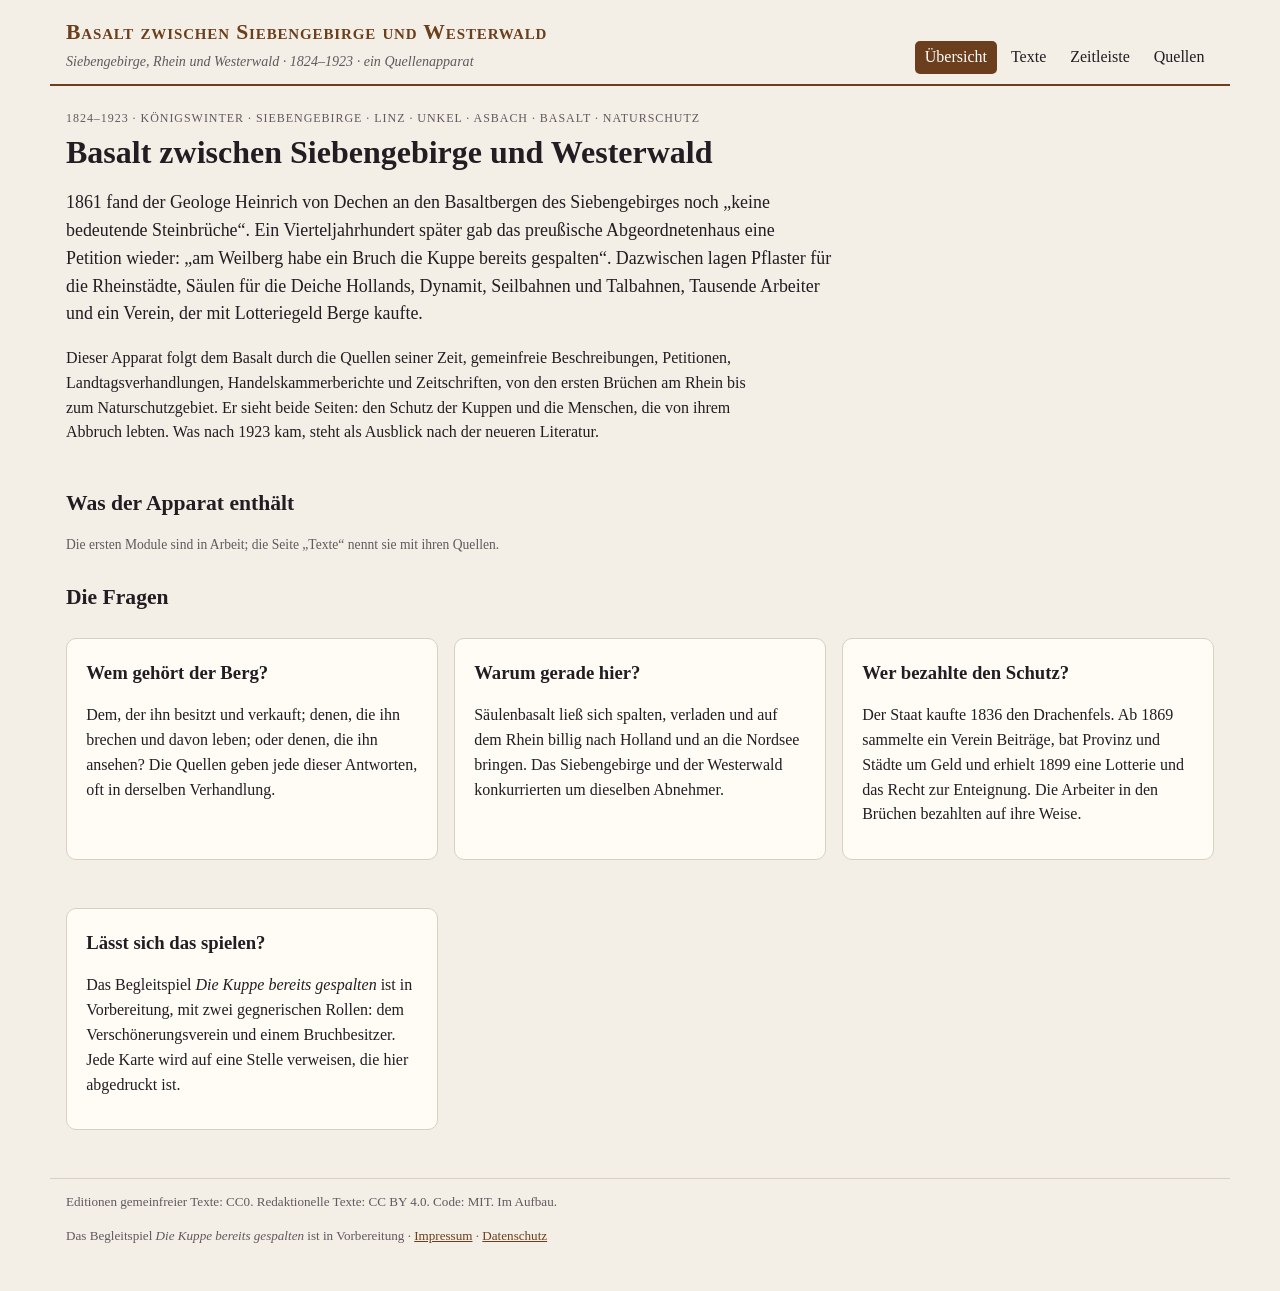
==== index.html @ 41a27524 "Geruest: Uebersicht, acht geplante Module, Zeitleiste 1824-1923 mit Ausblick, Quellen und Methode, I" ====
<!doctype html>
<html lang="de">
<head>
<meta charset="utf-8">
<meta name="viewport" content="width=device-width, initial-scale=1">
<title>Basalt zwischen Siebengebirge und Westerwald 1824–1923</title>
<meta name="description" content="Ein Quellenapparat zum Basaltabbau zwischen Siebengebirge und Westerwald, 1824–1923: Brüche, Holland, Arbeiter und die Rettung des Siebengebirges, in gemeinfreien Petitionen, Landtagsverhandlungen, Handelskammerberichten und Zeitschriften.">
<meta property="og:type" content="website">
<meta property="og:title" content="Basalt zwischen Siebengebirge und Westerwald 1824–1923">
<meta property="og:description" content="„Am Weilberg habe ein Bruch die Kuppe bereits gespalten“: der Basalt am Rhein in seinen Quellen.">
<link rel="stylesheet" href="style.css">
</head>
<body>
<header class="top">
  <a class="brand" href="#/">
    <strong>Basalt zwischen Siebengebirge und Westerwald</strong>
    <em>Siebengebirge, Rhein und Westerwald · 1824–1923 · ein Quellenapparat</em>
  </a>
  <nav>
    <a href="#/">Übersicht</a>
    <a href="#/texts">Texte</a>
    <a href="#/compare" id="navCompare" hidden>Vergleich</a>
    <a href="#/timeline">Zeitleiste</a>
    <a href="#/plates" id="navPlates" hidden>Tafeln</a>
    <a href="#/sources">Quellen</a>
  </nav>
</header>
<main id="view" aria-live="polite"></main>
<footer>
  <p>Editionen gemeinfreier Texte: CC0. Redaktionelle Texte: CC BY 4.0. Code: MIT. Im Aufbau.</p>
  <p>Das Begleitspiel <em>Die Kuppe bereits gespalten</em> ist in Vorbereitung · <a href="legal.html#notice">Impressum</a> · <a href="legal.html#privacy">Datenschutz</a></p>
</footer>
<script src="app.js"></script>
</body>
</html>
---- style.css ----
:root{
  --paper:#f4efe6; --panel:#fffcf6; --ink:#231c22; --ink2:#62585f; --line:#dacfc0;
  --red:#6b3f1d; --gold:#8a6d2f; --sea:#2f5d62;
  --stein:#4b4f55; --bruch:#8c3b1c; --arbeit:#7a5a1c; --schutz:#3f5a2a; --staat:#2f4f7a;
  --serif:"Iowan Old Style","Palatino Linotype",Palatino,"Book Antiqua",Georgia,serif;
}
*{box-sizing:border-box}
body{margin:0; background:var(--paper); color:var(--ink); font-family:var(--serif); line-height:1.55}
a{color:var(--red)}
.top{display:flex; justify-content:space-between; align-items:flex-end; flex-wrap:wrap; gap:.6rem 1.5rem;
  max-width:1180px; margin:0 auto; padding:1rem 16px .6rem; border-bottom:2px solid var(--red)}
.brand{text-decoration:none; color:inherit}
.brand strong{display:block; font-size:1.35rem; color:var(--red); font-variant:small-caps; letter-spacing:.04em}
.brand em{font-size:.88rem; color:var(--ink2)}
.top nav{display:flex; gap:.3rem; flex-wrap:wrap}
.top nav a{text-decoration:none; color:var(--ink); padding:.25rem .6rem; border-radius:5px}
.top nav a.on{background:var(--red); color:#fff}
main{max-width:1180px; margin:0 auto; padding:1.2rem 16px 2rem}
footer{max-width:1180px; margin:0 auto; padding:0 16px 2rem; font-size:.82rem; color:var(--ink2); border-top:1px solid var(--line)}
h1{font-size:2rem; margin:.2rem 0 .6rem; line-height:1.2}
h2{font-size:1.35rem; margin:1.6rem 0 .5rem}
h3{margin:.2rem 0 .3rem}
.lede{font-size:1.12rem; max-width:48rem}
.fine{font-size:.85rem; color:var(--ink2)}
.tag{font-size:.75rem; letter-spacing:.08em; text-transform:uppercase; color:var(--ink2)}
.panel{background:var(--panel); border:1px solid var(--line); border-radius:10px; padding:1rem 1.2rem; margin:1rem 0}
.readable{max-width:44rem}
.grid{display:grid; gap:1rem}
.g2{grid-template-columns:repeat(auto-fill,minmax(300px,1fr))}
.g4{grid-template-columns:repeat(auto-fill,minmax(210px,1fr))}
.card{background:var(--panel); border:1px solid var(--line); border-radius:10px; padding:.9rem 1rem; text-decoration:none; color:inherit; display:block}
a.card:hover{border-color:var(--red)}
.card.planned{opacity:.72; border-style:dashed}
.side{display:inline-block; font-size:.72rem; padding:0 .45rem; border-radius:99px; color:#fff; letter-spacing:.03em}
.side.stein{background:var(--stein)} .side.bruch{background:var(--bruch)} .side.staat{background:var(--staat)}
.side.arbeit{background:var(--arbeit)} .side.schutz{background:var(--schutz)}
.hero{display:grid; grid-template-columns:minmax(0,1.5fr) minmax(0,1fr); gap:1.5rem; align-items:start}
.hero.one{grid-template-columns:1fr}
.hero img{width:100%; border-radius:8px; border:1px solid var(--line)}
figure{margin:0}
figcaption{font-size:.85rem; color:var(--ink2); margin-top:.4rem}
.quote{border-left:3px solid var(--red); padding:.2rem 0 .2rem 1rem; margin:1rem 0; font-style:italic}
/* reader */
.toc{display:flex; flex-wrap:wrap; gap:.4rem; margin:.6rem 0 1rem}
.toc a{border:1px solid var(--line); border-radius:6px; padding:.2rem .6rem; text-decoration:none; color:var(--ink); background:var(--panel); font-size:.9rem}
.toc a.on{border-color:var(--red); background:var(--red); color:#fff}
.langbar{display:flex; gap:.3rem; margin:.4rem 0 1rem}
.langbar button{font:inherit; font-size:.85rem; background:var(--panel); border:1px solid var(--line); border-radius:6px; padding:.2rem .7rem; cursor:pointer}
.langbar button.on{background:var(--ink); color:var(--paper); border-color:var(--ink)}
.unit{display:grid; grid-template-columns:4.6rem minmax(0,1fr); gap:.3rem .8rem; padding:.55rem 0; border-bottom:1px dotted var(--line)}
.unit .num{font-size:.78rem; color:var(--ink2); text-align:right; padding-top:.2rem}
.unit .num a{color:inherit; text-decoration:none}
.unit .pg{display:block; font-size:.7rem; line-height:1.25; margin-top:.3rem; color:var(--ink2); opacity:.85}
.unit.hl{background:#efdfe6}
.unit .cols{display:grid; grid-template-columns:1fr 1fr; gap:1.2rem}
.unit .cols.one{grid-template-columns:1fr}
.unit .orig{color:var(--ink2)}
.unit .orig[lang=grc]{font-family:"Gentium Plus","Gentium Book Plus","Palatino Linotype","GFS Didot","Times New Roman",serif; color:var(--ink); font-size:1.02em; line-height:1.6}
.unit.label .text{font-variant:small-caps; letter-spacing:.03em; font-weight:600; color:var(--red)}
.unit h4{margin:0 0 .3rem; font-size:.95rem; color:var(--red)}
.unit .text,.unit .orig{white-space:pre-line}
.unit .orig[dir=rtl]{font-family:"Traditional Arabic","Sakkal Majalla","Noto Naskh Arabic","Geeza Pro",serif; font-size:1.3em; line-height:1.9; color:var(--ink)}
.unit .translit{margin-top:.5rem; font-size:.88em; font-style:italic; color:var(--ink2)}
.note{grid-column:2; font-size:.84rem; color:var(--ink2); border-left:2px solid var(--gold); padding-left:.6rem}
.hinweis{font-size:.9rem}
/* timeline */
.tl{position:relative; margin:1rem 0 0 .6rem; padding-left:1.4rem; border-left:2px solid var(--line)}
.st{position:relative; margin:0 0 1.2rem; display:grid; grid-template-columns:minmax(0,1fr) 140px; gap:1rem; align-items:start}
.st::before{content:""; position:absolute; left:-1.95rem; top:.35rem; width:12px; height:12px; border-radius:50%; background:var(--c,var(--ink)); border:2px solid var(--paper)}
.st .d{font-size:.82rem; color:var(--ink2)}
.st img{width:140px; border-radius:6px; border:1px solid var(--line)}
.st p{margin:.2rem 0}
.legend{display:flex; flex-wrap:wrap; gap:.4rem}
/* plates */
.plate img{width:100%; border-radius:6px; border:1px solid var(--line); background:#fff}
.lightbox{position:fixed; inset:0; background:rgba(20,16,12,.85); display:flex; align-items:center; justify-content:center; padding:16px; z-index:10}
.lightbox img{max-width:100%; max-height:86vh; border-radius:6px}
.lightbox .cap{color:#f5efe2; max-width:44rem; font-size:.9rem; margin-top:.6rem}
.lightbox figure{text-align:center}
/* compare */
.cmp{display:grid; gap:1rem; margin-top:1rem}
.cmp.n2{grid-template-columns:1fr 1fr}
.cmp.n3{grid-template-columns:repeat(3,minmax(0,1fr))}
.cmp.n4{grid-template-columns:1fr 1fr}
.voice{background:var(--panel); border:1px solid var(--line); border-radius:10px; padding:.8rem 1rem}
.vhead{border-bottom:1px solid var(--line); padding-bottom:.5rem; margin-bottom:.5rem}
.vunit{margin:.7rem 0}
.vunit .text{white-space:pre-line}
@media (max-width:760px){
  .cmp.n2,.cmp.n3,.cmp.n4{grid-template-columns:1fr}
  .hero{grid-template-columns:1fr}
  .unit .cols{grid-template-columns:1fr}
  .st{grid-template-columns:1fr}
  .st img{width:110px}
  h1{font-size:1.6rem}
}
@media (prefers-color-scheme: dark){
  :root:not([data-theme="light"]){--paper:#1c171b; --panel:#262026; --ink:#ece4ea; --ink2:#b3a8b0; --line:#43383f; --red:#d9a77c}
  :root:not([data-theme="light"]) .unit.hl{background:#3a2a35}
  :root:not([data-theme="light"]) .top nav a.on, :root:not([data-theme="light"]) .toc a.on{color:#1c171b}
}
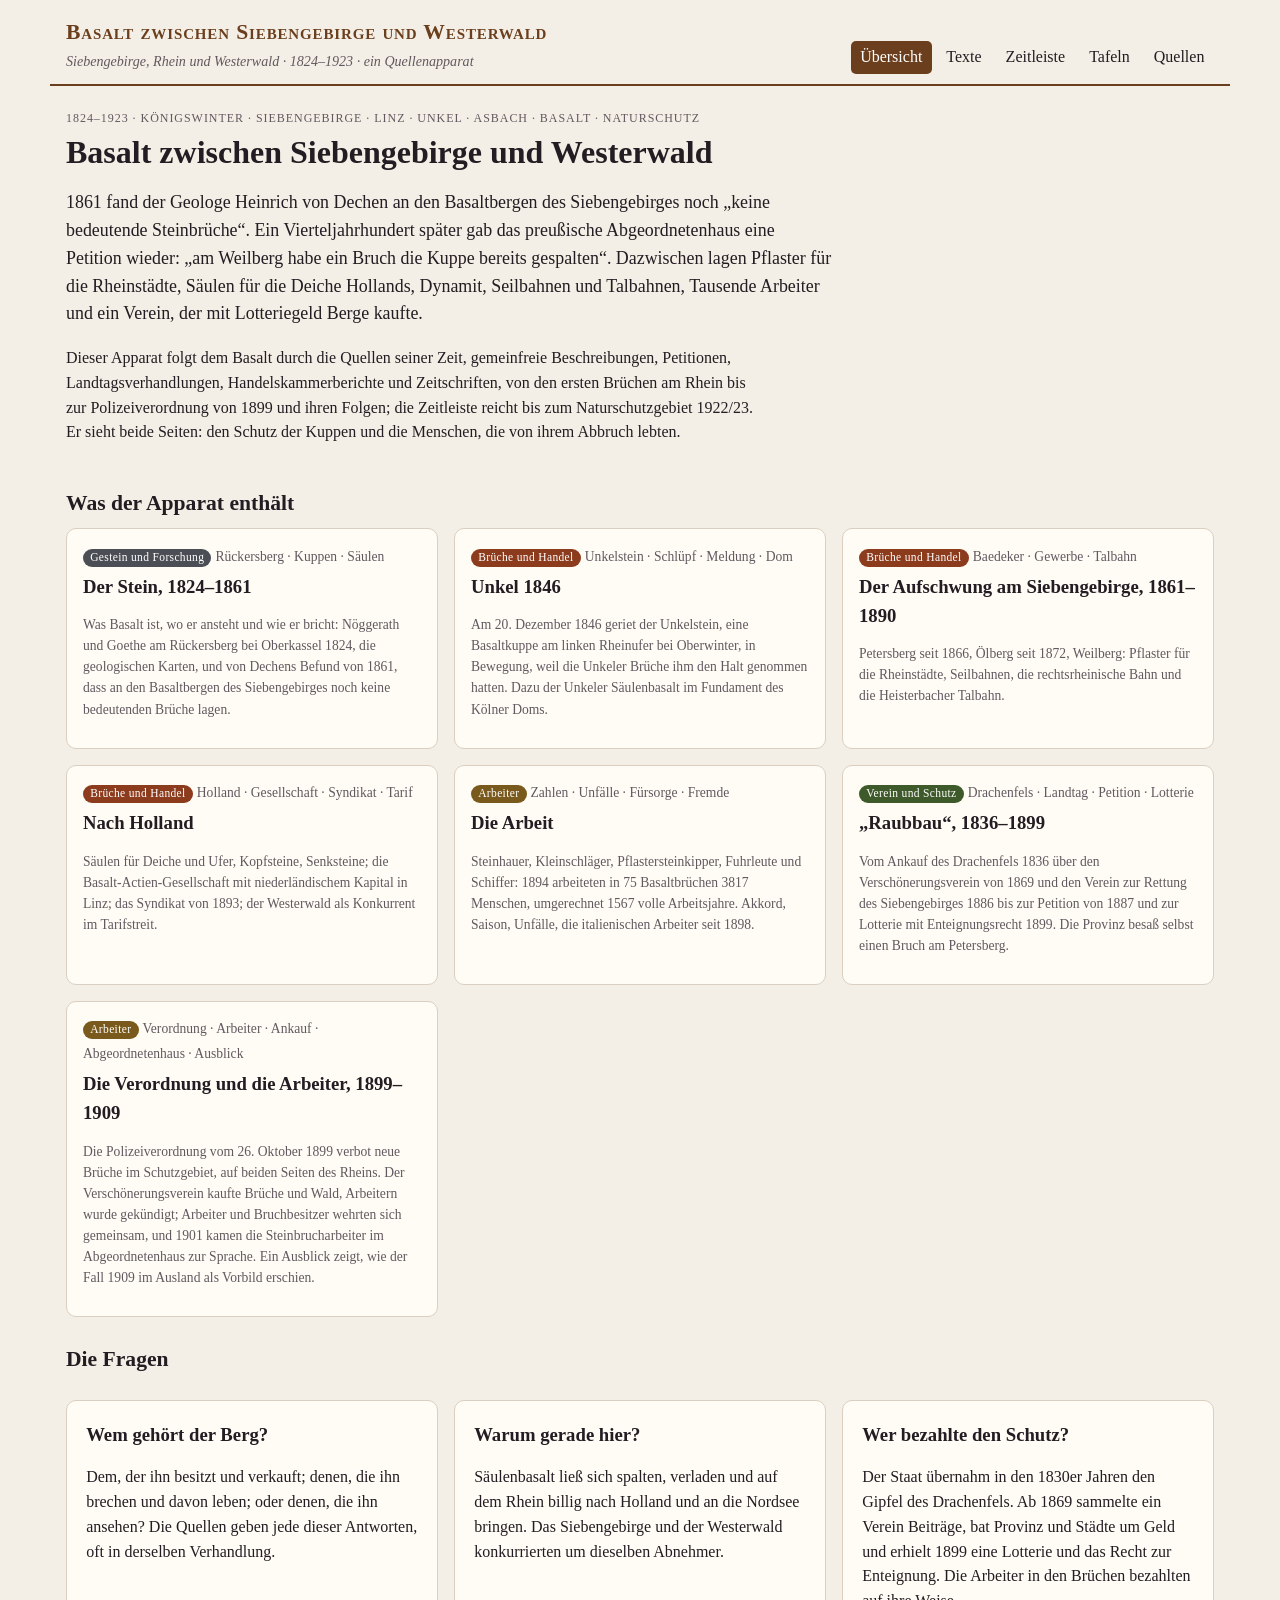
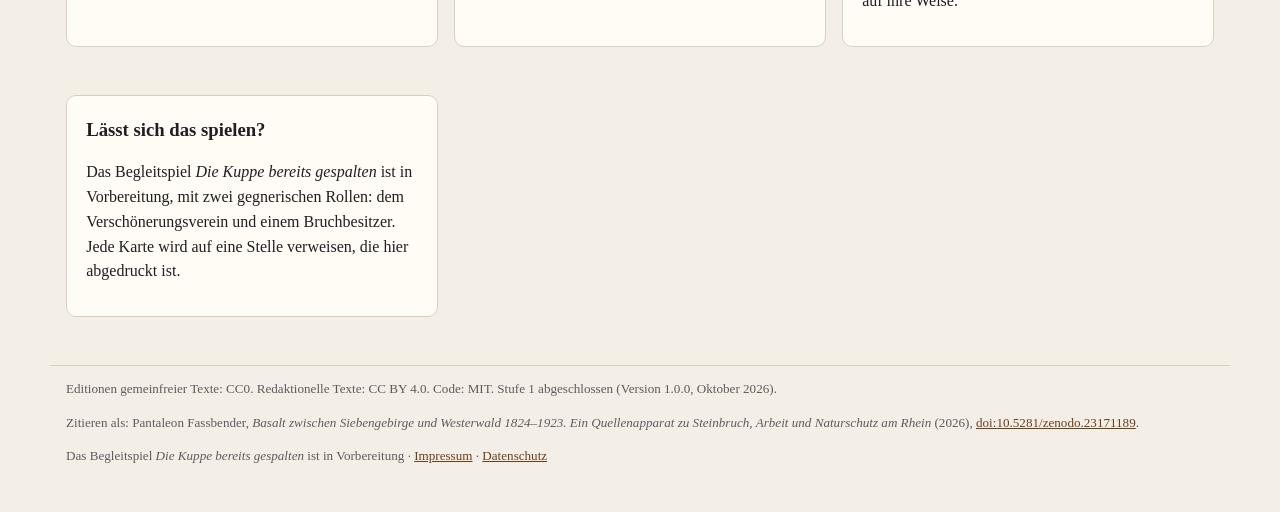
==== commit 2da2b7a5: "Stufe 1 abgeschlossen: DOI 10.5281/zenodo.23171189 README mit DOI-Badge und Abschnitt Zitieren, CITA" ====
--- a/index.html
+++ b/index.html
@@ -27,7 +27,8 @@
 </header>
 <main id="view" aria-live="polite"></main>
 <footer>
-  <p>Editionen gemeinfreier Texte: CC0. Redaktionelle Texte: CC BY 4.0. Code: MIT. Im Aufbau.</p>
+  <p>Editionen gemeinfreier Texte: CC0. Redaktionelle Texte: CC BY 4.0. Code: MIT. Stufe 1 abgeschlossen (Version 1.0.0, Oktober 2026).</p>
+  <p>Zitieren als: Pantaleon Fassbender, <em>Basalt zwischen Siebengebirge und Westerwald 1824–1923. Ein Quellenapparat zu Steinbruch, Arbeit und Naturschutz am Rhein</em> (2026), <a href="https://doi.org/10.5281/zenodo.23171189">doi:10.5281/zenodo.23171189</a>.</p>
   <p>Das Begleitspiel <em>Die Kuppe bereits gespalten</em> ist in Vorbereitung · <a href="legal.html#notice">Impressum</a> · <a href="legal.html#privacy">Datenschutz</a></p>
 </footer>
 <script src="app.js"></script>
--- a/style.css
+++ b/style.css
@@ -73,6 +73,11 @@
 .legend{display:flex; flex-wrap:wrap; gap:.4rem}
 /* plates */
 .plate img{width:100%; border-radius:6px; border:1px solid var(--line); background:#fff}
+.secplates{margin:1rem 0}
+.secplates figcaption{font-size:.85rem}
+.viz{margin:1rem 0; overflow-x:auto; border:1px solid var(--line); border-radius:8px; padding:.6rem; background:var(--panel)}
+.viz svg{display:block; width:100%; min-width:600px; height:auto}
+.viz .vcap{font-size:.85rem; margin:.4rem 0 0}
 .lightbox{position:fixed; inset:0; background:rgba(20,16,12,.85); display:flex; align-items:center; justify-content:center; padding:16px; z-index:10}
 .lightbox img{max-width:100%; max-height:86vh; border-radius:6px}
 .lightbox .cap{color:#f5efe2; max-width:44rem; font-size:.9rem; margin-top:.6rem}
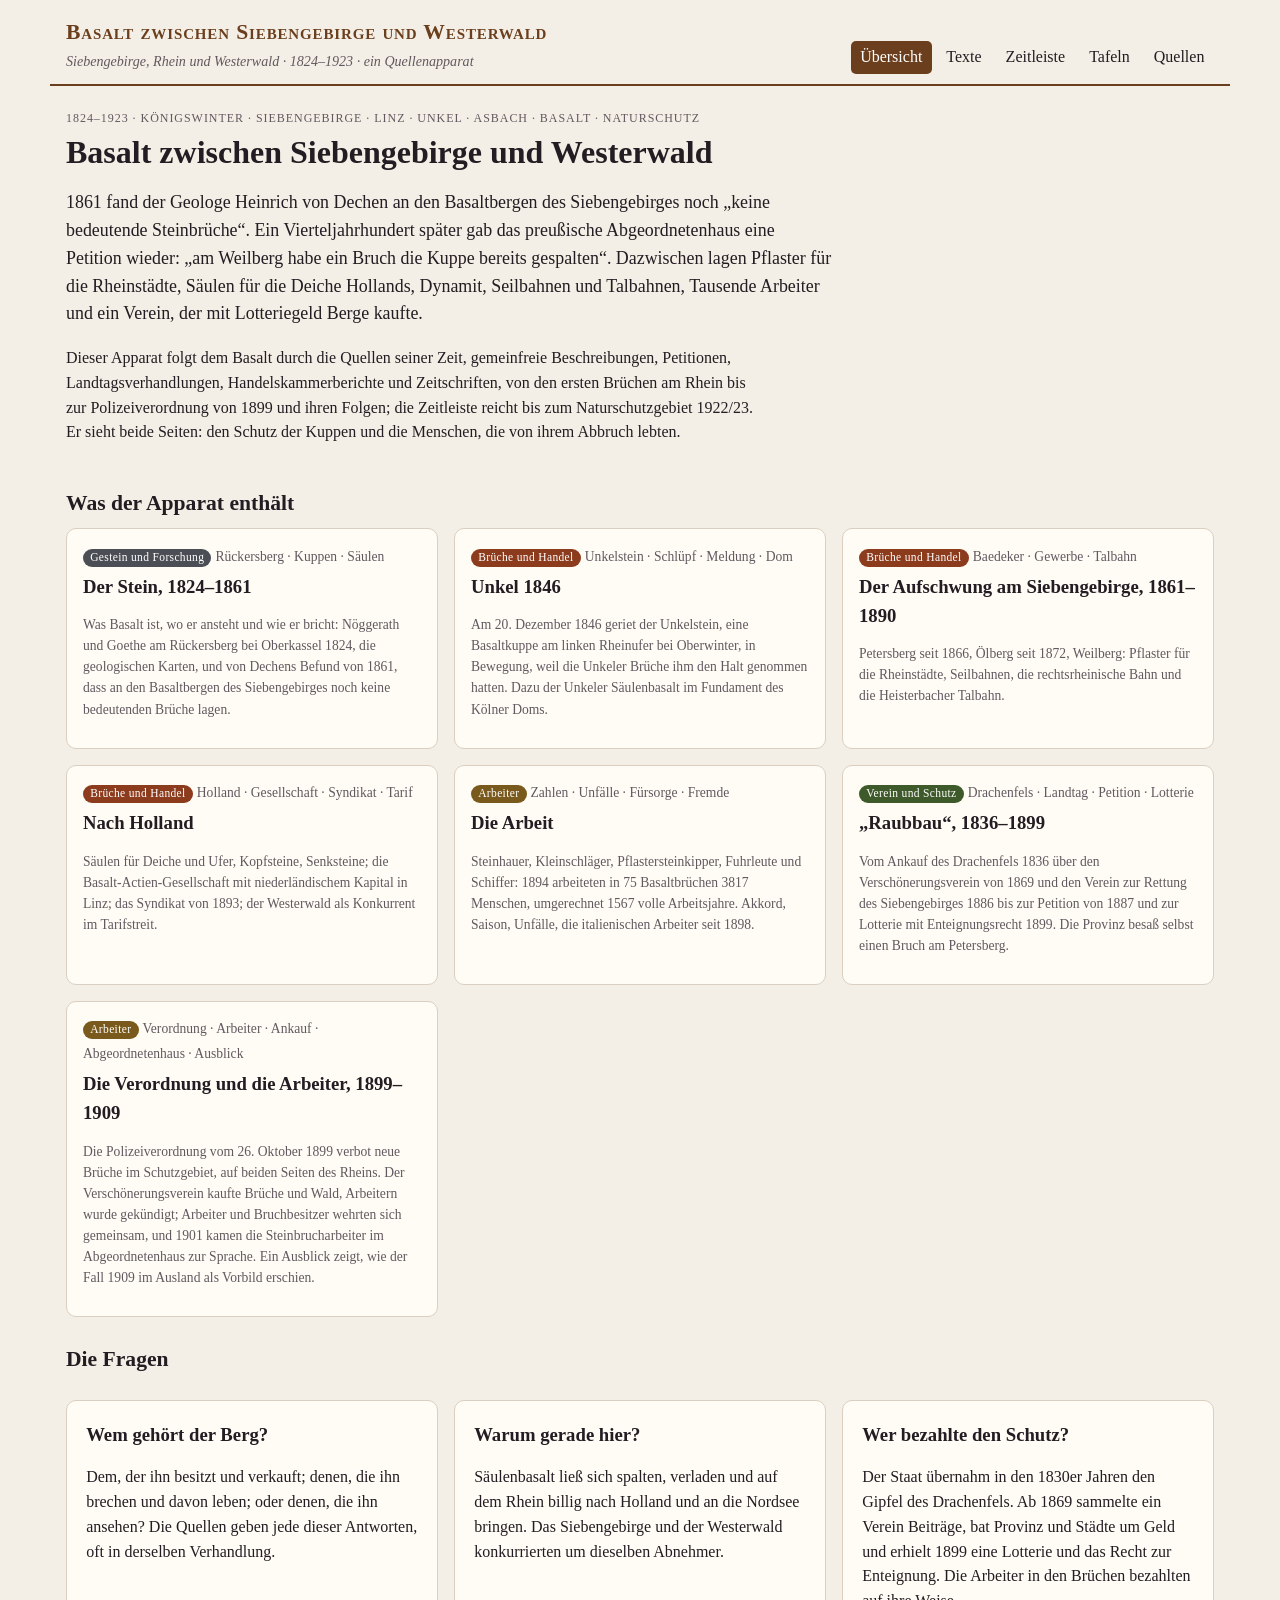
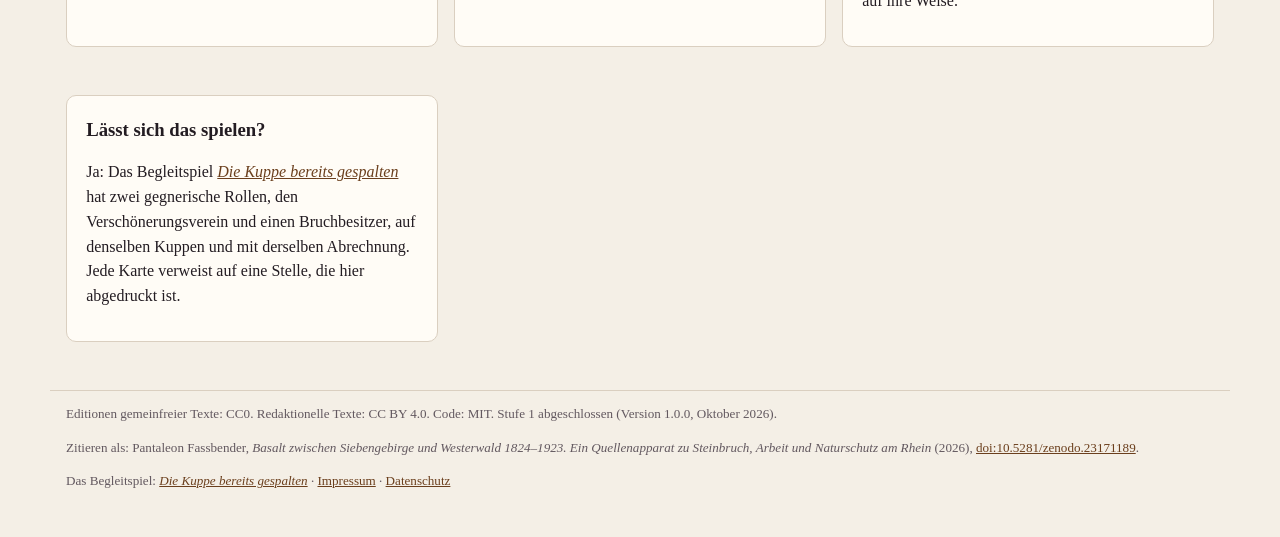
==== commit 6f1d6134: "Begleitspiel verlinkt: Die Kuppe bereits gespalten, Prototyp 0 Co-Authored-By: Claude Opus 5.5 <nore" ====
--- a/index.html
+++ b/index.html
@@ -29,7 +29,7 @@
 <footer>
   <p>Editionen gemeinfreier Texte: CC0. Redaktionelle Texte: CC BY 4.0. Code: MIT. Stufe 1 abgeschlossen (Version 1.0.0, Oktober 2026).</p>
   <p>Zitieren als: Pantaleon Fassbender, <em>Basalt zwischen Siebengebirge und Westerwald 1824–1923. Ein Quellenapparat zu Steinbruch, Arbeit und Naturschutz am Rhein</em> (2026), <a href="https://doi.org/10.5281/zenodo.23171189">doi:10.5281/zenodo.23171189</a>.</p>
-  <p>Das Begleitspiel <em>Die Kuppe bereits gespalten</em> ist in Vorbereitung · <a href="legal.html#notice">Impressum</a> · <a href="legal.html#privacy">Datenschutz</a></p>
+  <p>Das Begleitspiel: <a href="https://die-kuppe-bereits-gespalten.netlify.app/" target="_blank" rel="noopener"><em>Die Kuppe bereits gespalten</em></a> · <a href="legal.html#notice">Impressum</a> · <a href="legal.html#privacy">Datenschutz</a></p>
 </footer>
 <script src="app.js"></script>
 </body>
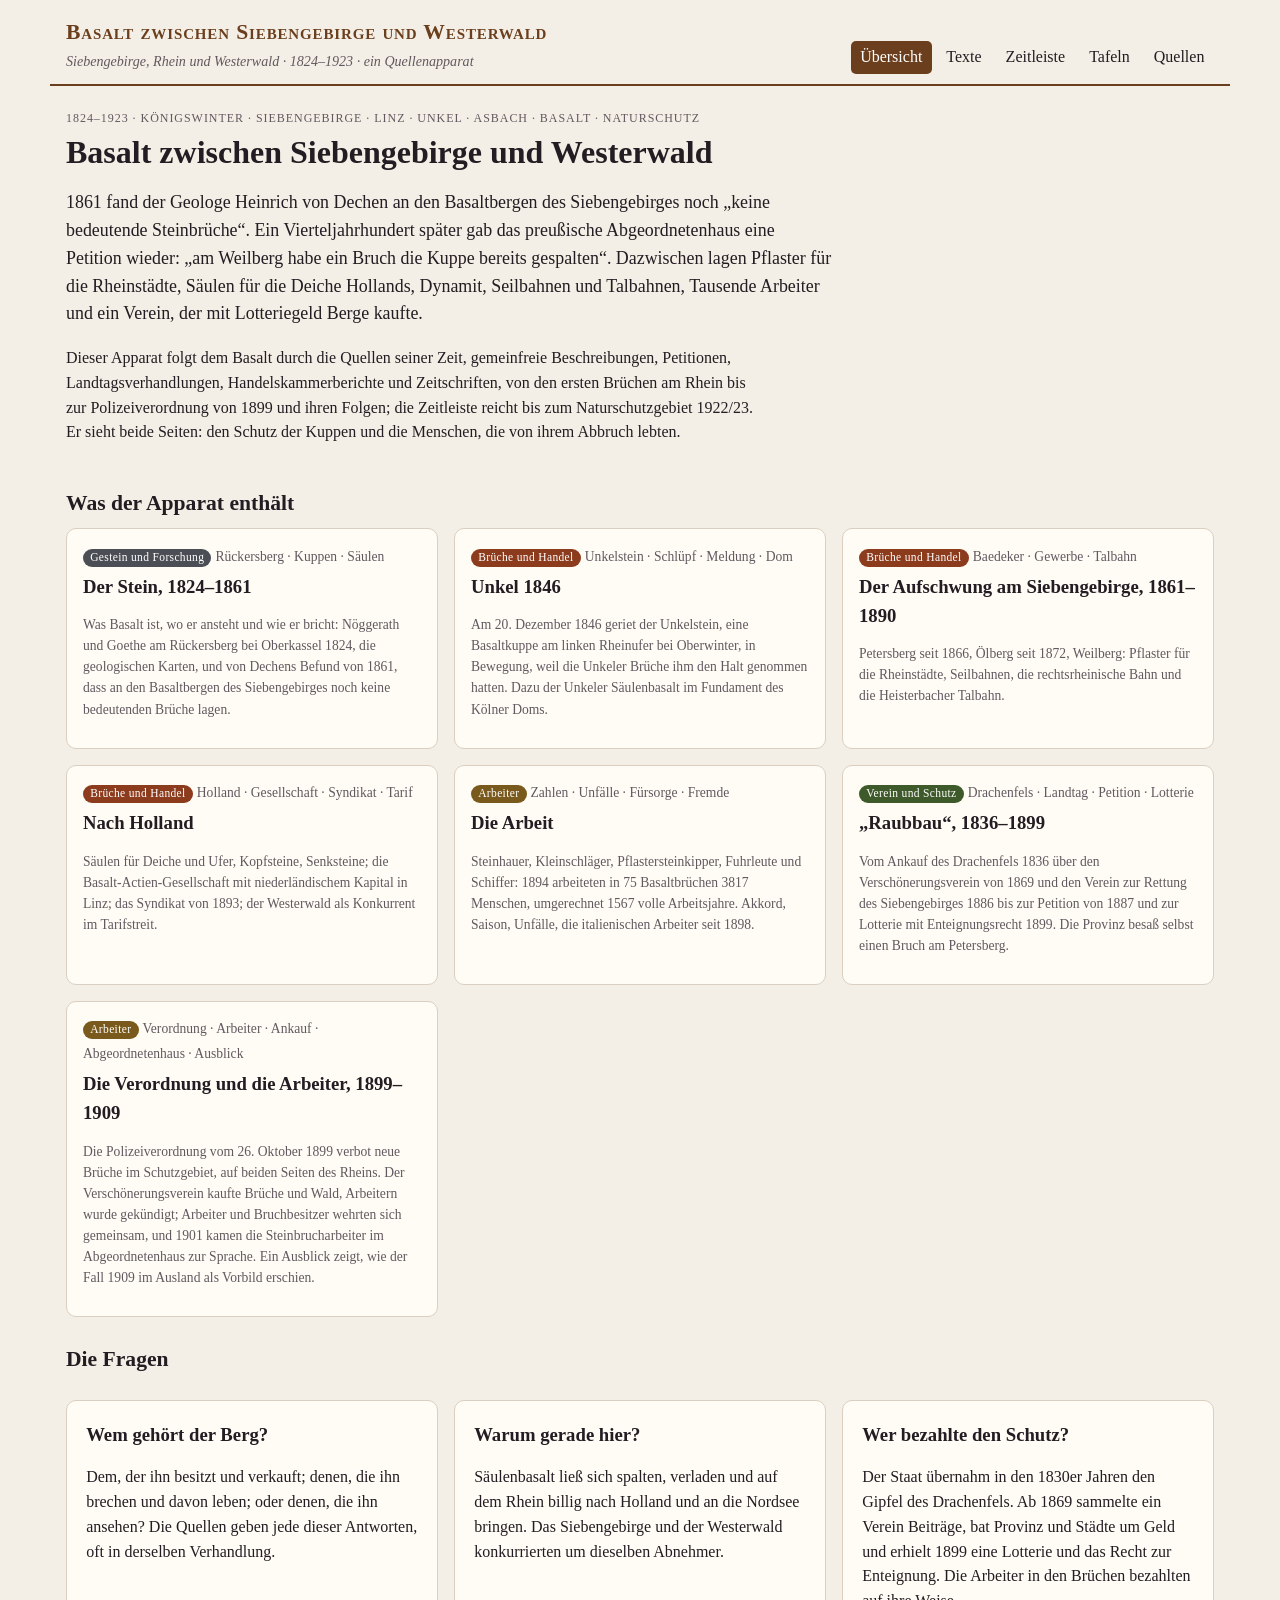
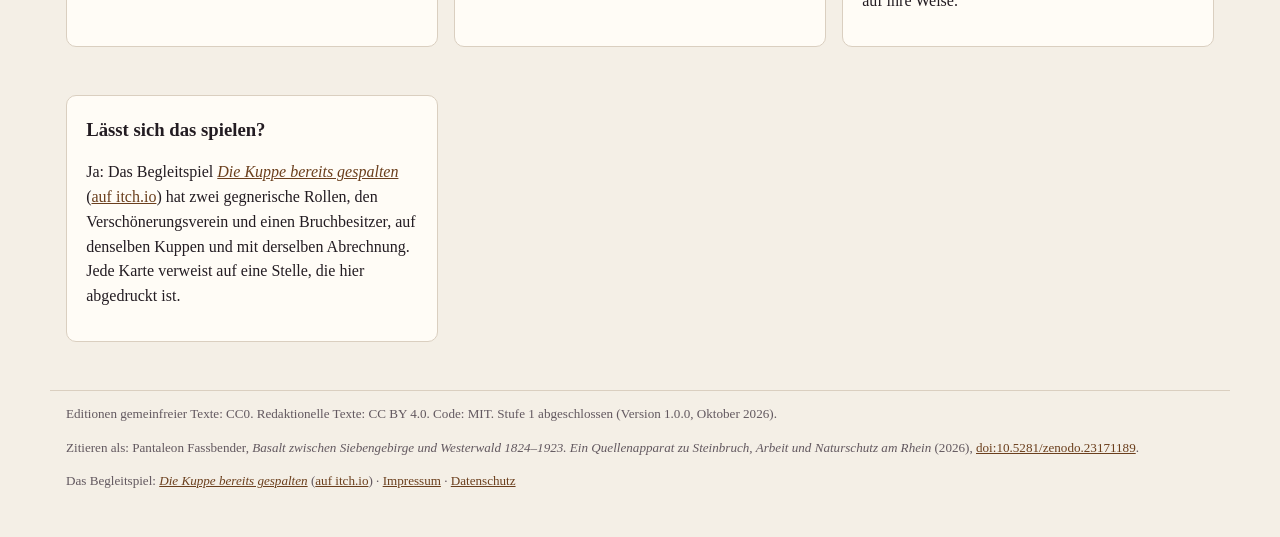
==== commit b121d2ba: "Begleitspiel: itch.io-Seite verlinkt Co-Authored-By: Claude Opus 5.5 <noreply@anthropic.com>" ====
--- a/index.html
+++ b/index.html
@@ -29,7 +29,7 @@
 <footer>
   <p>Editionen gemeinfreier Texte: CC0. Redaktionelle Texte: CC BY 4.0. Code: MIT. Stufe 1 abgeschlossen (Version 1.0.0, Oktober 2026).</p>
   <p>Zitieren als: Pantaleon Fassbender, <em>Basalt zwischen Siebengebirge und Westerwald 1824–1923. Ein Quellenapparat zu Steinbruch, Arbeit und Naturschutz am Rhein</em> (2026), <a href="https://doi.org/10.5281/zenodo.23171189">doi:10.5281/zenodo.23171189</a>.</p>
-  <p>Das Begleitspiel: <a href="https://die-kuppe-bereits-gespalten.netlify.app/" target="_blank" rel="noopener"><em>Die Kuppe bereits gespalten</em></a> · <a href="legal.html#notice">Impressum</a> · <a href="legal.html#privacy">Datenschutz</a></p>
+  <p>Das Begleitspiel: <a href="https://die-kuppe-bereits-gespalten.netlify.app/" target="_blank" rel="noopener"><em>Die Kuppe bereits gespalten</em></a> (<a href="https://leofassb.itch.io/die-kuppe-bereits-gespalten" target="_blank" rel="noopener">auf itch.io</a>) · <a href="legal.html#notice">Impressum</a> · <a href="legal.html#privacy">Datenschutz</a></p>
 </footer>
 <script src="app.js"></script>
 </body>
